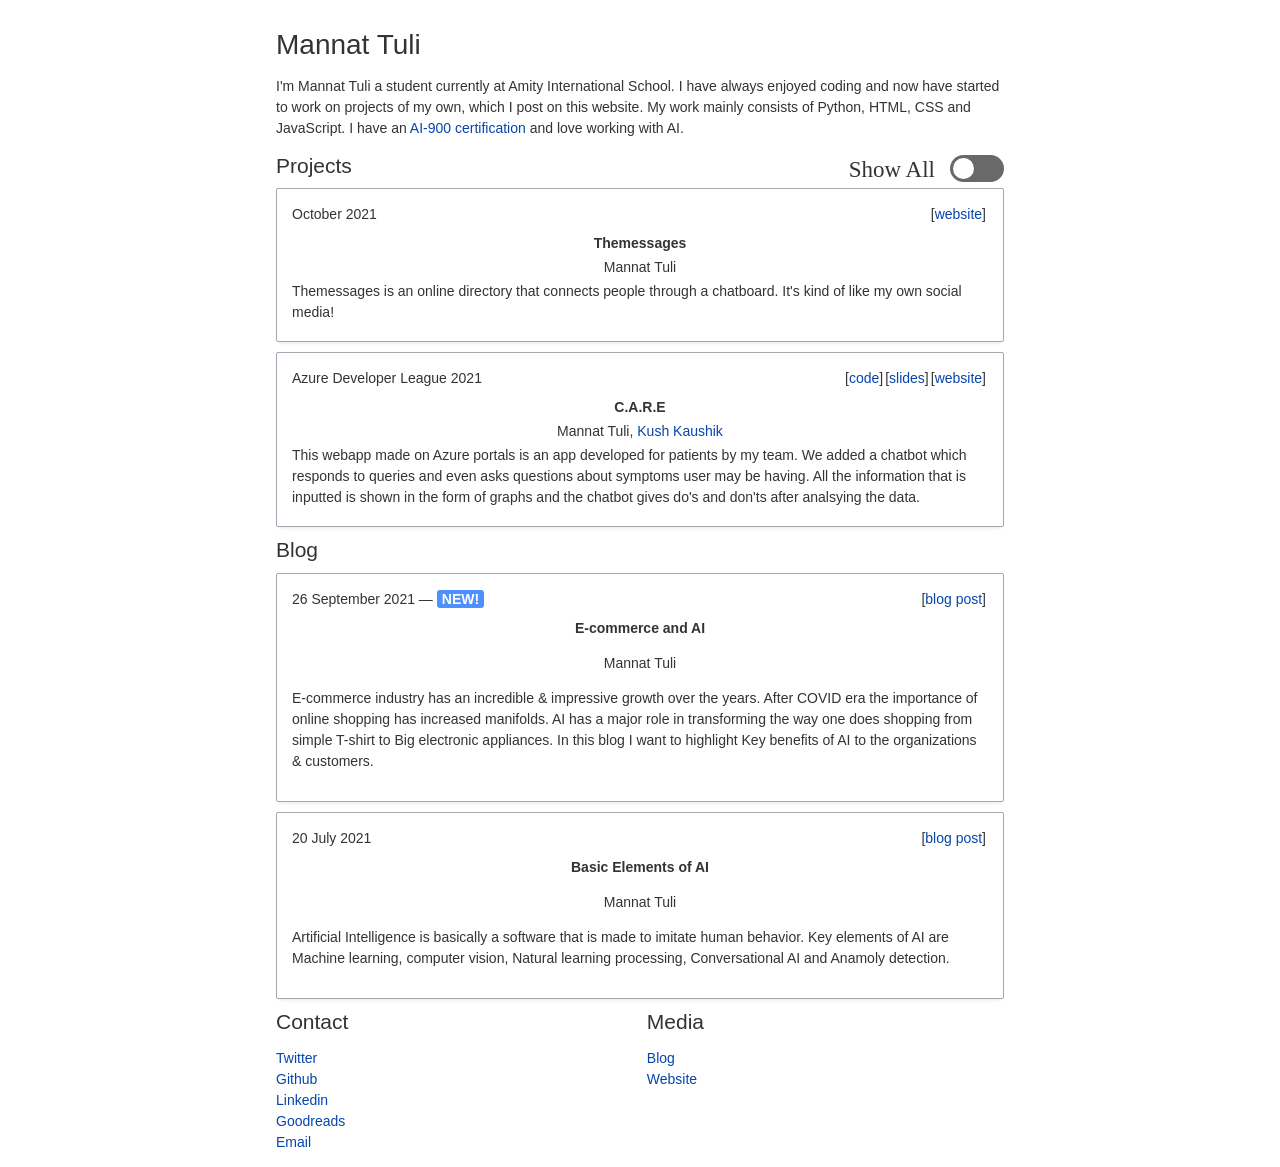
==== index.html @ 303e9be2 "first commit" ====
<!DOCTYPE html>
<html lang="en">
  <head>
    <meta charset="UTF-8" />
    <meta name="viewport" content="width=device-width, initial-scale=1.0" />

    <title>Mannat Tuli</title>
    <link rel="stylesheet" href="index.css" />
  </head>
  <body>
    <main>
      <h1>Mannat Tuli</h1>
      <p>
        I'm Mannat Tuli a student currently at Amity International School. I
        have always enjoyed coding and now have started to work on projects of
        my own, which I post on this website. My work mainly consists of Python,
        HTML, CSS and JavaScript. I have an
        <a
          href="https://www.linkedin.com/feed/update/urn:li:activity:6797586353921036288/"
          class="textlinks"
          target="_blank"
          >AI-900 certification
        </a>
        and love working with AI.
      </p>

      <h2>
        Projects
        <input
          type="checkbox"
          id="switch"
          class="checkbox"
          onclick="unHide()"
        />
        <label for="switch" class="toggle dot faw" style="cursor: pointer">
        </label
        ><span class="fa-text">Show All</span>
      </h2>
      <!--themessages-->
      <div class="toggle-item">
        <div class="project">
          <span class="project-head"> October 2021 </span>
          <span class="project-files">
            [<a href="https://themessages.herokuapp.com/">website</a>]
          </span>
          <span class="project-title"><b>Themessages</b></span>
          <p class="project-author">Mannat Tuli</p>
          <p class="project-text">
            Themessages is an online directory that connects people through a
            chatboard. It's kind of like my own social media!
          </p>
        </div>
      </div>
      <!--AXIS-->
      <div id="hide" class="toggle-item hidden">
        <div class="project">
          <span class="project-head"> Intel AI Bootcamp 2021 </span>
          <span class="project-files">
            [<a
              href="https://docs.google.com/presentation/d/1V-AxQtYNoXitt_mNorr8jsyZGthuELDAEwuooSgzMlM/edit#slide=id.p"
              >slides</a
            >]
          </span>
          <span class="project-files">
            [<a href="https://github.com/mannattuli/AXIS">code</a>]
          </span>
          <span class="project-title"><b>AXIS</b></span>
          <p class="project-author">Mannat Tuli</p>
          <p class="project-text">
            An Ai chatbot for the students to easily make the decision of
            choosing a stream or finding a career they might want to
            pursue!Students nowadays do not have sufficient time to even think
            about their career options, this is why a user-friendly chatbot
            which saves time to determine their career choices can be helpful.
          </p>
        </div>
      </div>
      <!--CARE-->
      <div class="toggle-item">
        <div class="project">
          <span class="project-head"> Azure Developer League 2021 </span>
          <span class="project-files">
            [<a href="http://healthybot.azurewebsites.net/">website</a>]
          </span>
          <span class="project-files">
            [<a
              href="https://docs.google.com/presentation/d/1qj7WdGZTlzz6c_EBlQJUDJU5uRN11iWRCnZp_nz4OtI/edit?usp=sharing"
              >slides</a
            >]
          </span>
          <span class="project-files">
            [<a href="https://github.com/mannattuli/C.A.R.E">code</a>]
          </span>
          <span class="project-title"><b>C.A.R.E</b></span>
          <p class="project-author">
            Mannat Tuli,
            <a href="https://kushkaushik14.github.io">Kush Kaushik</a>
          </p>
          <p class="project-text">
            This webapp made on Azure portals is an app developed for patients
            by my team. We added a chatbot which responds to queries and even
            asks questions about symptoms user may be having. All the
            information that is inputted is shown in the form of graphs and the
            chatbot gives do's and don'ts after analsying the data.
          </p>
        </div>
      </div>
      <!--Chess-Puzzles-->
      <div id="hide" class="toggle-item hidden">
        <div class="project">
          <span class="project-head"> 2021 </span>
          <span class="project-files">
            [<a href="https://chess-puzzles.netlify.app/">website</a>]
          </span>
          <span class="project-files">
            [<a href="https://github.com/mannattuli/chess-puzzle">code</a>]
          </span>
          <span class="project-title"><b>Chess-Puzzles</b></span>
          <p class="project-author">Mannat Tuli</p>
          <p class="project-text">
            Game made on HTML and JavaScript for practicing chess with the help
            of puzzles. You are given a position of chess and have to find the
            best move. Added a solution button which slowly shows all the best
            moves in sequence.
          </p>
        </div>
      </div>
      <!--StoryBomb-->
      <div id="hide" class="toggle-item hidden">
        <div class="project">
          <span class="project-head"> 2021 </span>
          <span class="project-files">
            [<a href="https://storybomb.netlify.app/">website</a>]
          </span>
          <span class="project-files">
            [<a href="https://github.com/mannattuli/StoryBomb">code</a>]
          </span>
          <span class="project-title"><b>StoryBomb</b></span>
          <p class="project-author">Mannat Tuli</p>
          <p class="project-text">
            You will be offered a choice after every couple of paragraphs, you
            have to choose one and make your story! There are a lot of possible
            outcomes each not related to other so you can play this game a lot
            of times! Very easy , fun and interesting game to play, consisting
            of different genres like, sci fi, drama, and adventure.
          </p>
        </div>
      </div>

      <h2>Blog</h2>
      <!--Ecom-->
      <div class="blog-toggle">
        <div class="project">
          <span class="project-head">
            26 September 2021 — <span class="new">NEW!</span>
          </span>
          <span class="project-files">
            [<a rel="prefetch" href="/blog/e-commerce-and-ai.html">blog post</a
            >]
          </span>
          <span class="project-title"><b>E-commerce and AI</b></span>
          <p class="project-author">Mannat Tuli</p>
          <p class="project-text">
            E-commerce industry has an incredible & impressive growth over the
            years. After COVID era the importance of online shopping has
            increased manifolds. AI has a major role in transforming the way one
            does shopping from simple T-shirt to Big electronic appliances. In
            this blog I want to highlight Key benefits of AI to the
            organizations & customers.
          </p>
        </div>
      </div>
      <!--AI-->
      <div class="blog-toggle">
        <div class="project">
          <span class="project-head"> 20 July 2021 </span>
          <span class="project-files">
            [<a rel="prefetch" href="/blog/basic-elements-of-ai.html"
              >blog post</a
            >]
          </span>
          <span class="project-title"><b>Basic Elements of AI</b></span>
          <p class="project-author">Mannat Tuli</p>
          <p class="project-text">
            Artificial Intelligence is basically a software that is made to
            imitate human behavior. Key elements of AI are Machine learning,
            computer vision, Natural learning processing, Conversational AI and
            Anamoly detection.
          </p>
        </div>
      </div>

      <div class="contact">
        <h2>Contact</h2>
        <ul>
          <li>
            <a href="https://twitter.com/mannattuli">Twitter</a>
          </li>
          <li>
            <a href="https://github.com/mannattuli">Github</a>
          </li>
          <li>
            <a href="https://www.linkedin.com/in/mannattuli/">Linkedin</a>
          </li>
          <li>
            <a href="https://www.goodreads.com/user/show/137677761-mxnnxt">
              Goodreads
            </a>
          </li>
          <li>
            <a href="mailto:@yahoo.com">Email</a>
          </li>
        </ul>
      </div>

      <div class="media">
        <h2>Media</h2>
        <ul>
          <li>
            <a rel="prefetch" href="/blog/">Blog</a>
          </li>
          <li>
            <a href="https://mannattuli.netlify.app/">Website</a>
          </li>
        </ul>
      </div>
    </main>

    <script src="js/show-hide.js"></script>
  </body>
</html>
---- index.css ----
body {
  margin: 0;
  font-family: Roboto, -apple-system, BlinkMacSystemFont, Segoe UI, Oxygen,
    Ubuntu, Cantarell, Fira Sans, Droid Sans, Helvetica Neue, sans-serif;
  font-size: 14px;
  line-height: 1.5;
  color: #333;
}

h1,
h2 {
  margin: 0 0 0.5em 0;
  font-weight: 400;
  line-height: 1.2;
}

h1 {
  font-size: 2em;
}

a {
  text-decoration: none;
  color: #0645ad;
}

a:hover {
  text-decoration: underline;
  color: #0645ad;
}

main {
  position: relative;
  max-width: 56em;
  padding: 2em;
  margin: 0 auto;
  box-sizing: border-box;
}

.toggle-item {
  border: 1px solid #a2a9b1;
  padding: 15px;
  background-color: #ffffff;
  border-radius: 2px;
  margin-bottom: 10px;
  box-shadow: 0px 4px 4px -3px rgb(0 0 0 / 10%);
}

.blog-toggle {
  border: 1px solid #a2a9b1;
  padding: 15px;
  background-color: #ffffff;
  border-radius: 2px;
  margin-bottom: 10px;
  box-shadow: 0px 4px 4px -3px rgb(0 0 0 / 10%);
}

.project-head {
  position: relative;
  text-align: left;
}

.project-files {
  float: right;
  text-align: right;
  margin-right: 2px;
}

.project-title {
  hyphens: none;
  text-align: center;
  margin-top: 0.5rem;
  display: block;
  font-weight: 400;
  margin-bottom: 0px;
  clear: both;
}

.toggle-item p {
  margin-bottom: 3px;
  margin-top: 3px;
}

.project-author {
  text-align: center;
}

/*Toggle Animation*/
/* toggle in label designing */
.toggle {
  position: relative;
  display: inline-block;
  width: 50px;
  height: 23px;
  margin-top: 4px;
  background-color: rgb(105, 105, 105);
  border-radius: 30px;
  border: 2px solid transparent;
}

/* After slide changes */
.toggle:after {
  content: "";
  position: absolute;
  width: 21px;
  height: 21px;
  border-radius: 50%;
  background-color: rgb(255, 255, 255);
  top: 1px;
  left: 1px;
  transition: all 0.3s;
}

/* Checkbox checked effect */
.checkbox:checked + .toggle::after {
  left: 28px;
}

/* Checkbox checked toggle label bg color */
.checkbox:checked + .toggle {
  background-color: #4d90fe;
}

/* Checkbox vanished */
.checkbox {
  display: none;
}

.faw {
  float: right;
  cursor: pointer;
  margin-top: 2px;
}

.fa-text {
  font-size: 23px;
  margin-right: 15px;
  float: right;
  padding-top: 3px;
  position: relative;
  font-family: "Latin Modern Roman", "Latin Modern", Cardo, Garamond, serif;
  text-align: justify;
}

.new {
  font-weight: bold;
  /* background: #df2525; */
  /* background-color: #5a8bff; */
  background-color: #4d90fe;
  color: white;
  padding: 1px 5px;
  border-radius: 3px;
}

.contact {
  float: left;
}

.media {
  float: right;
  margin-right: 300px;
}

ul {
  list-style-type: none;
  padding: 0;
}

.blog-link {
  font-size: 1.3rem;
  line-height: 3rem;
}

.blog-link:visited {
  color: #0b0080;
}

.hidden {
  display: none;
}
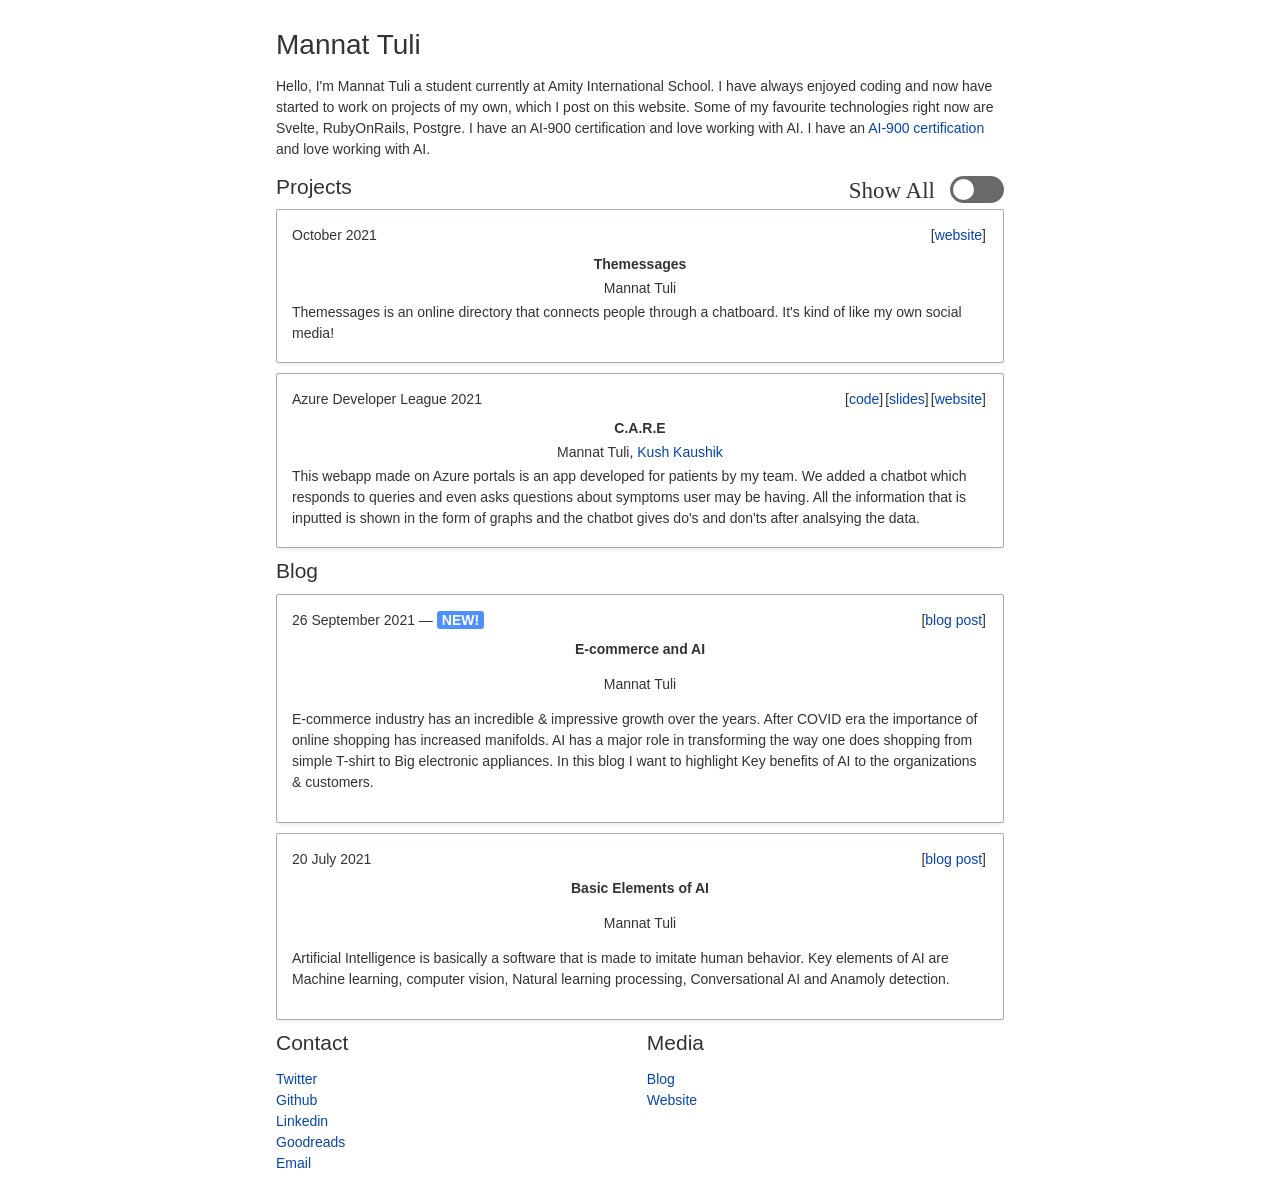
==== commit 950fdda4: "changing about" ====
--- a/index.html
+++ b/index.html
@@ -11,10 +11,7 @@
     <main>
       <h1>Mannat Tuli</h1>
       <p>
-        I'm Mannat Tuli a student currently at Amity International School. I
-        have always enjoyed coding and now have started to work on projects of
-        my own, which I post on this website. My work mainly consists of Python,
-        HTML, CSS and JavaScript. I have an
+        Hello, I'm Mannat Tuli a student currently at Amity International School. I have always enjoyed coding and now have started to work on projects of my own, which I post on this website. Some of my favourite technologies right now are Svelte, RubyOnRails, Postgre. I have an AI-900 certification and love working with AI. I have an
         <a
           href="https://www.linkedin.com/feed/update/urn:li:activity:6797586353921036288/"
           class="textlinks"
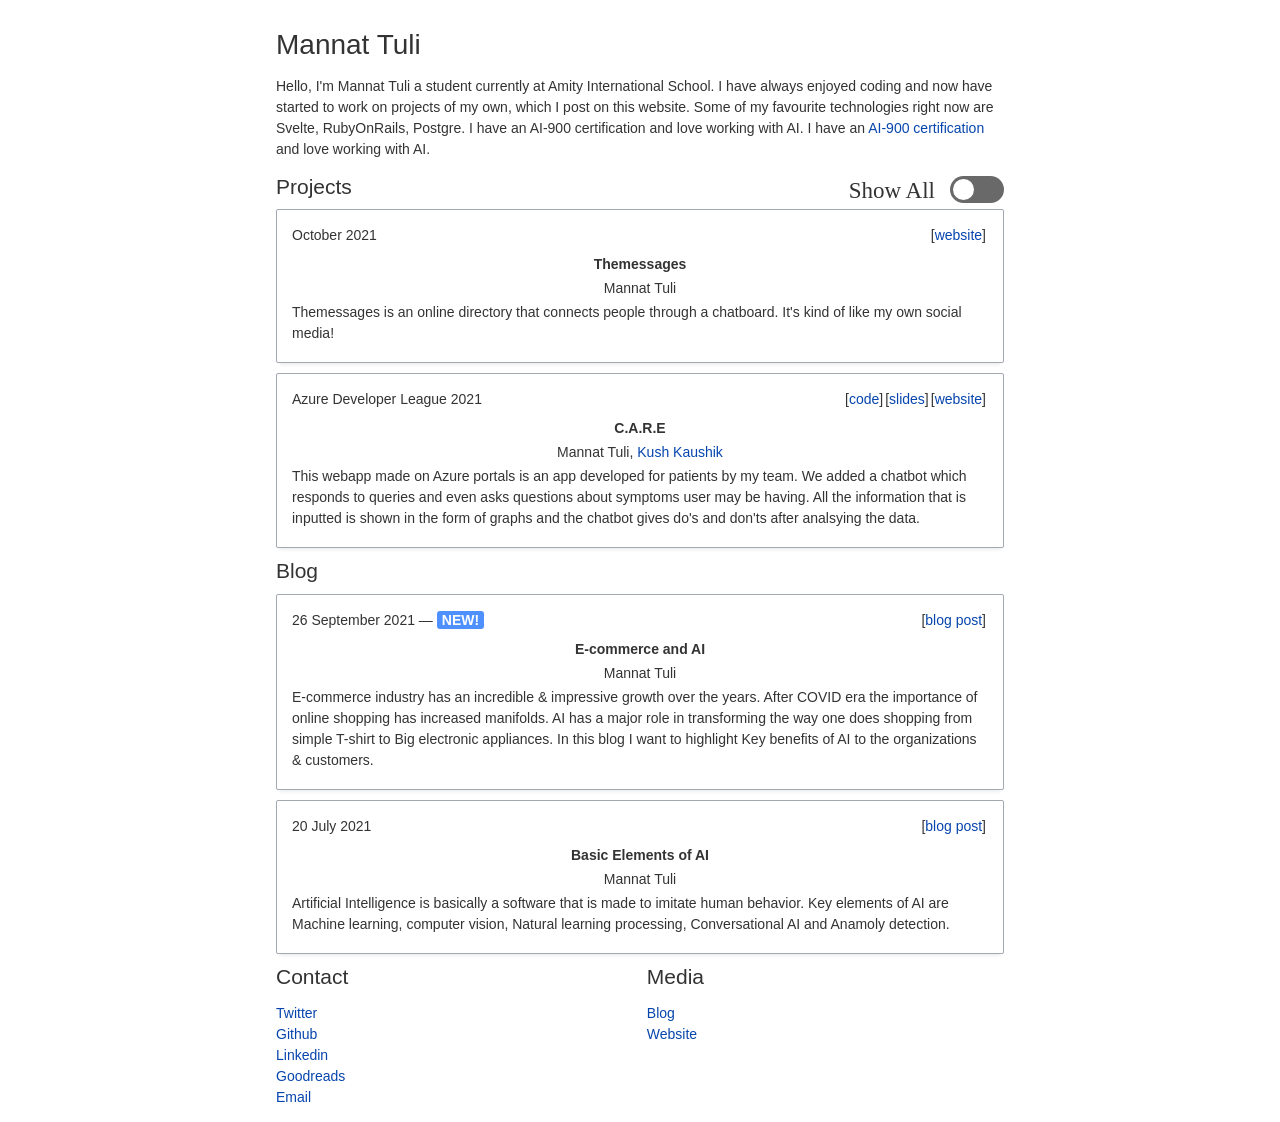
==== commit b7387f6c: "changin js" ====
--- a/index.html
+++ b/index.html
@@ -1,22 +1,32 @@
-<!DOCTYPE html>
+<!doctype html>
 <html lang="en">
   <head>
-    <meta charset="UTF-8" />
+    <meta charset=utf-8>
     <meta name="viewport" content="width=device-width, initial-scale=1.0" />
 
     <title>Mannat Tuli</title>
+    <meta content="Mannat Tuli" name=title> 
+    <meta content="Mannat Tuli" name=author> 
+    <meta content="Portfolio website of Mannat Tuli." name=description>
+
+    <meta content=website property=og:type> 
+    <meta content="Mannat Tuli" property=og:title> 
+    <meta content="Portfolio website of Mannat Tuli." property=og:description>
+
     <link rel="stylesheet" href="index.css" />
+    <link rel="shortcut icon" href="img/favicon.ico" type="image/x-icon" />
   </head>
   <body>
     <main>
       <h1>Mannat Tuli</h1>
       <p>
-        Hello, I'm Mannat Tuli a student currently at Amity International School. I have always enjoyed coding and now have started to work on projects of my own, which I post on this website. Some of my favourite technologies right now are Svelte, RubyOnRails, Postgre. I have an AI-900 certification and love working with AI. I have an
-        <a
-          href="https://www.linkedin.com/feed/update/urn:li:activity:6797586353921036288/"
-          class="textlinks"
-          target="_blank"
-          >AI-900 certification
+        Hello, I'm Mannat Tuli a student currently at Amity International
+        School. I have always enjoyed coding and now have started to work on
+        projects of my own, which I post on this website. Some of my favourite
+        technologies right now are Svelte, RubyOnRails, Postgre. I have an
+        AI-900 certification and love working with AI. I have an
+        <a href="https://www.linkedin.com/feed/update/urn:li:activity:6797586353921036288/">
+          AI-900 certification
         </a>
         and love working with AI.
       </p>
@@ -146,7 +156,7 @@
 
       <h2>Blog</h2>
       <!--Ecom-->
-      <div class="blog-toggle">
+      <div class="toggle-item">
         <div class="project">
           <span class="project-head">
             26 September 2021 — <span class="new">NEW!</span>
@@ -168,7 +178,7 @@
         </div>
       </div>
       <!--AI-->
-      <div class="blog-toggle">
+      <div class="toggle-item">
         <div class="project">
           <span class="project-head"> 20 July 2021 </span>
           <span class="project-files">
--- a/index.css
+++ b/index.css
@@ -37,15 +37,6 @@
 }
 
 .toggle-item {
-  border: 1px solid #a2a9b1;
-  padding: 15px;
-  background-color: #ffffff;
-  border-radius: 2px;
-  margin-bottom: 10px;
-  box-shadow: 0px 4px 4px -3px rgb(0 0 0 / 10%);
-}
-
-.blog-toggle {
   border: 1px solid #a2a9b1;
   padding: 15px;
   background-color: #ffffff;
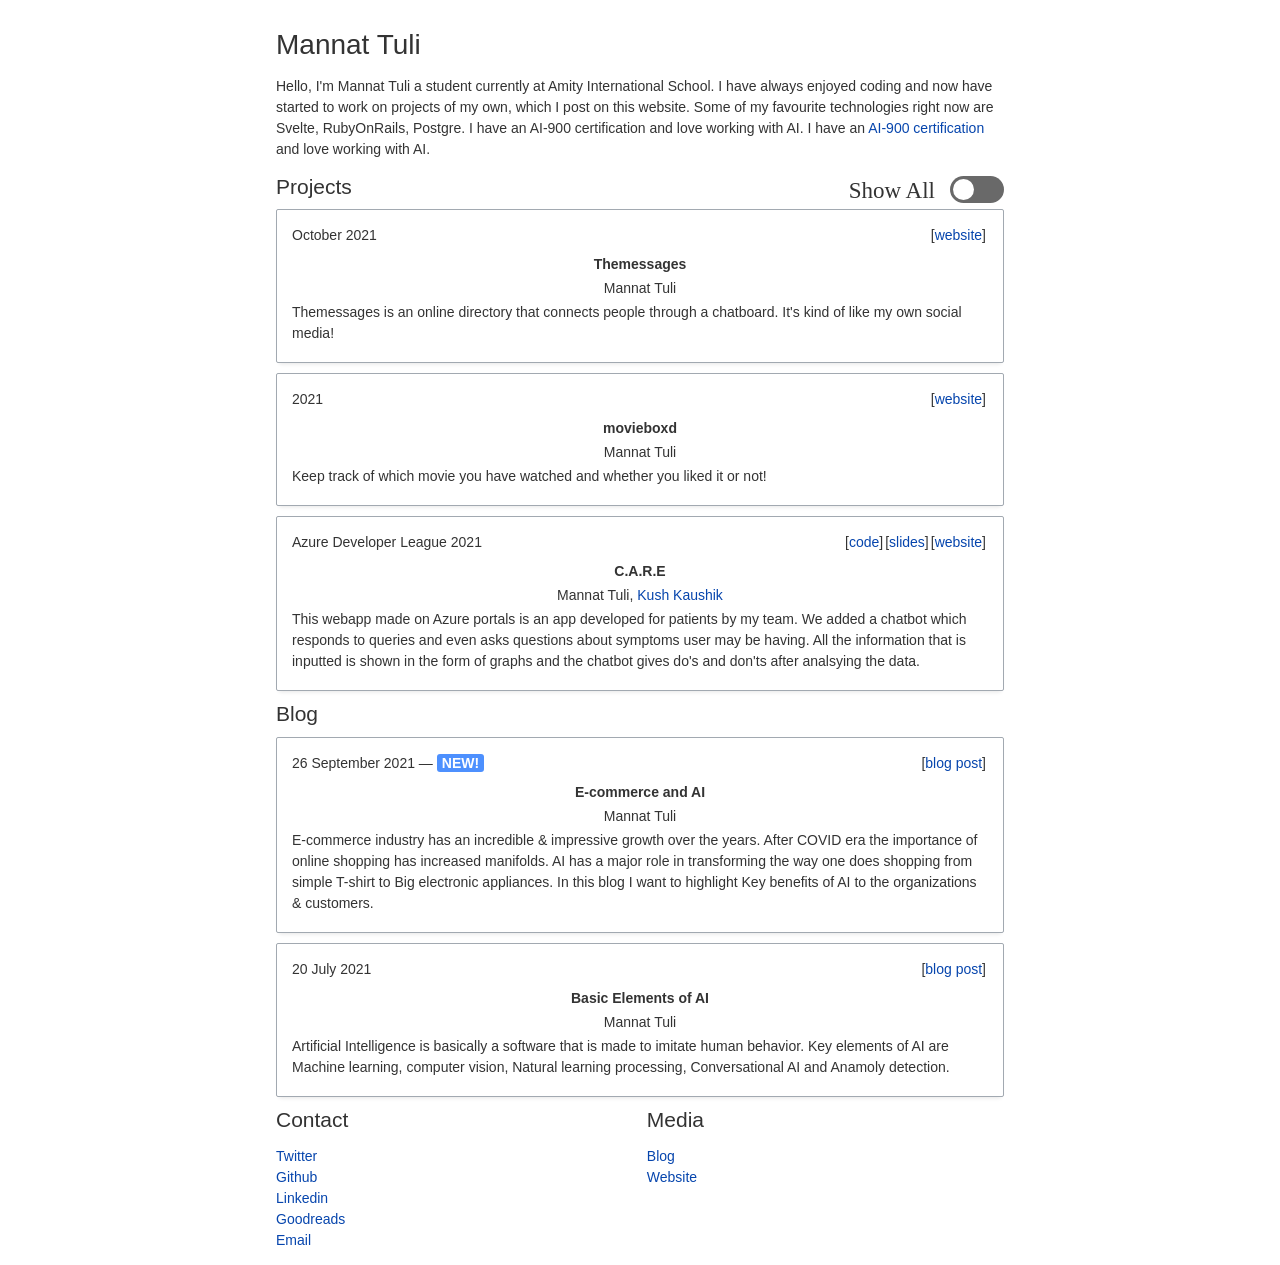
==== commit 9c13e29f: "adding moviedb" ====
--- a/index.html
+++ b/index.html
@@ -1,17 +1,20 @@
-<!doctype html>
+<!DOCTYPE html>
 <html lang="en">
   <head>
-    <meta charset=utf-8>
+    <meta charset="utf-8" />
     <meta name="viewport" content="width=device-width, initial-scale=1.0" />
 
     <title>Mannat Tuli</title>
-    <meta content="Mannat Tuli" name=title> 
-    <meta content="Mannat Tuli" name=author> 
-    <meta content="Portfolio website of Mannat Tuli." name=description>
-
-    <meta content=website property=og:type> 
-    <meta content="Mannat Tuli" property=og:title> 
-    <meta content="Portfolio website of Mannat Tuli." property=og:description>
+    <meta content="Mannat Tuli" name="title" />
+    <meta content="Mannat Tuli" name="author" />
+    <meta content="Portfolio website of Mannat Tuli." name="description" />
+
+    <meta content="website" property="og:type" />
+    <meta content="Mannat Tuli" property="og:title" />
+    <meta
+      content="Portfolio website of Mannat Tuli."
+      property="og:description"
+    />
 
     <link rel="stylesheet" href="index.css" />
     <link rel="shortcut icon" href="img/favicon.ico" type="image/x-icon" />
@@ -25,7 +28,9 @@
         projects of my own, which I post on this website. Some of my favourite
         technologies right now are Svelte, RubyOnRails, Postgre. I have an
         AI-900 certification and love working with AI. I have an
-        <a href="https://www.linkedin.com/feed/update/urn:li:activity:6797586353921036288/">
+        <a
+          href="https://www.linkedin.com/feed/update/urn:li:activity:6797586353921036288/"
+        >
           AI-900 certification
         </a>
         and love working with AI.
@@ -82,8 +87,23 @@
           </p>
         </div>
       </div>
+      <!--movieboxd-->
+      <div class="toggle-item">
+        <div class="project">
+          <span class="project-head">2021 </span>
+          <span class="project-files">
+            [<a href="https://movieboxd.herokuapp.com/">website</a>]
+          </span>
+          <span class="project-title"><b>movieboxd</b></span>
+          <p class="project-author">Mannat Tuli</p>
+          <p class="project-text">
+            Keep track of which movie you have watched and whether you liked it
+            or not!
+          </p>
+        </div>
+      </div>
       <!--CARE-->
-      <div class="toggle-item">
+      <div id="hide" class="toggle-item">
         <div class="project">
           <span class="project-head"> Azure Developer League 2021 </span>
           <span class="project-files">
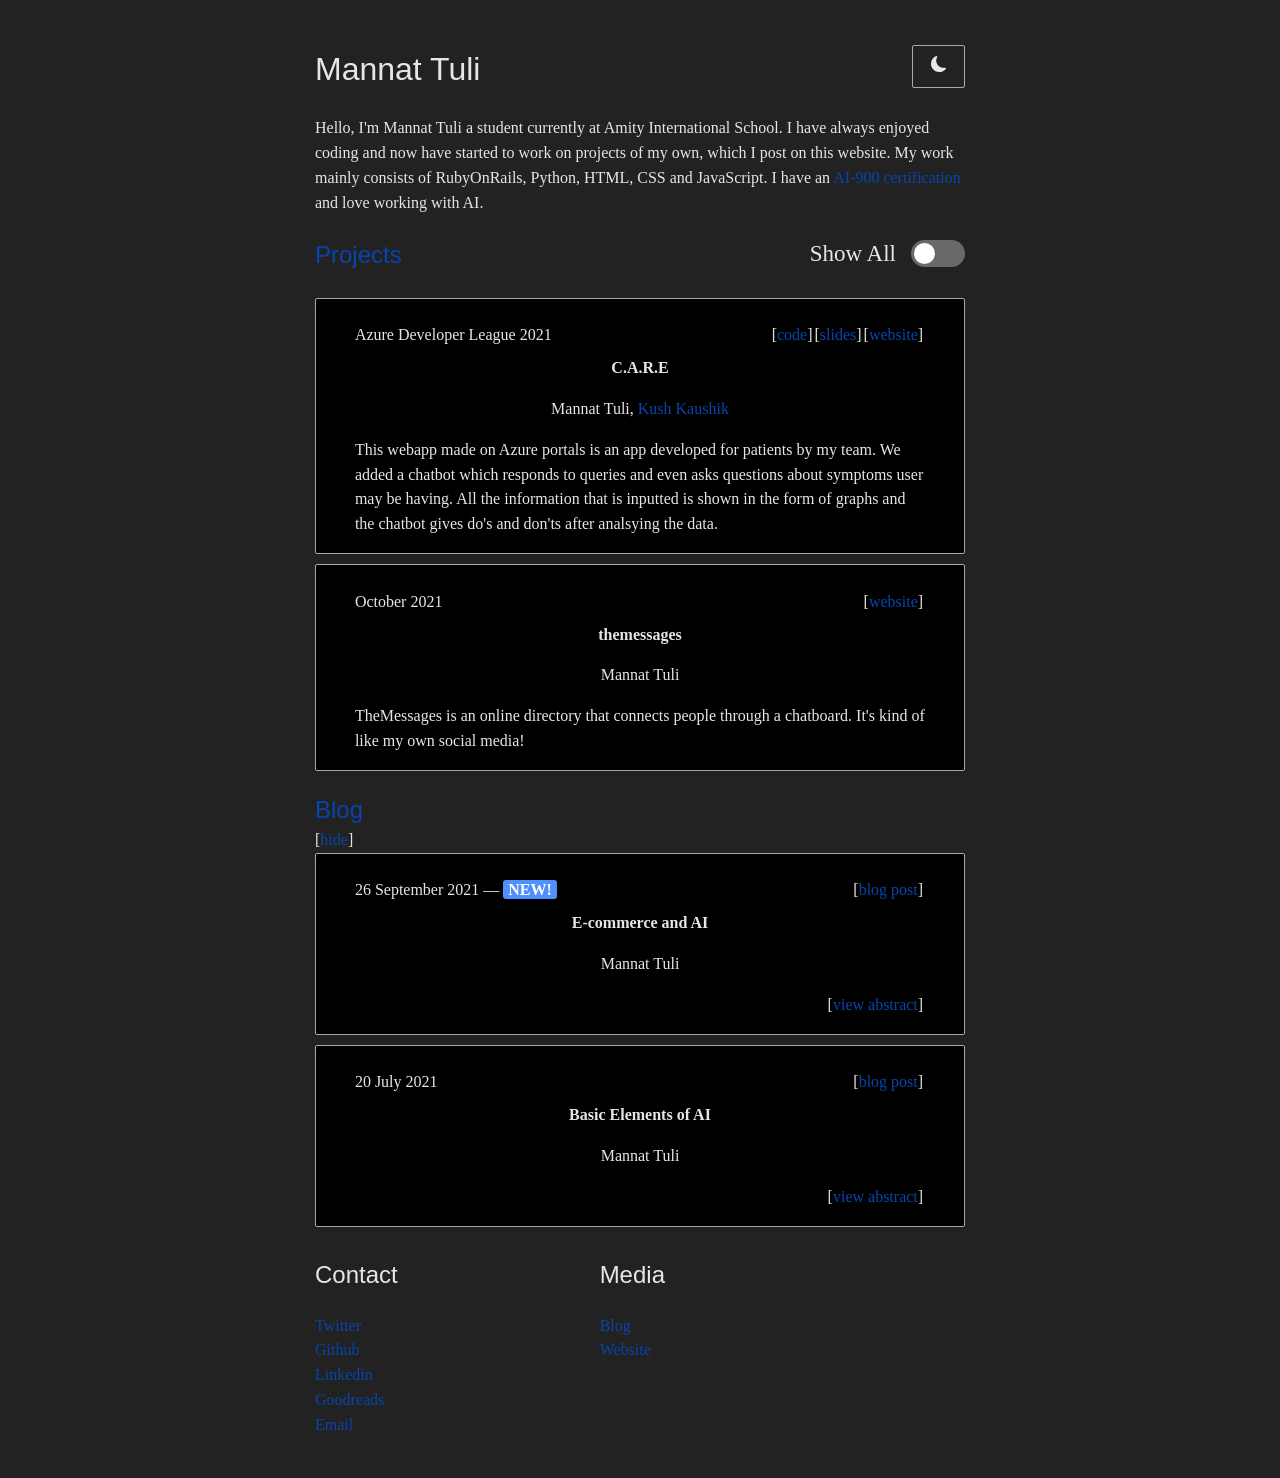
==== commit e61e1858: "epic commit" ====
--- a/index.html
+++ b/index.html
@@ -1,258 +1,238 @@
 <!DOCTYPE html>
 <html lang="en">
   <head>
-    <meta charset="utf-8" />
+    <meta charset="UTF-8" />
+    <meta http-equiv="X-UA-Compatible" content="IE=edge" />
     <meta name="viewport" content="width=device-width, initial-scale=1.0" />
-
+    <meta name="description" content="Mannat Tuli is a student currently studying the subjects Physics, Chemistry and Maths at Amity International School." /> 
+    <script src=
+    "https://cdnjs.cloudflare.com/ajax/libs/jquery/3.4.0/jquery.min.js">
+      </script>
+    <link rel="icon" type="image/x-icon" href="img/favicon.ico" />
+    <link rel="stylesheet" href="css/style.css" />
+  
     <title>Mannat Tuli</title>
-    <meta content="Mannat Tuli" name="title" />
-    <meta content="Mannat Tuli" name="author" />
-    <meta content="Portfolio website of Mannat Tuli." name="description" />
-
-    <meta content="website" property="og:type" />
-    <meta content="Mannat Tuli" property="og:title" />
-    <meta
-      content="Portfolio website of Mannat Tuli."
-      property="og:description"
-    />
-
-    <link rel="stylesheet" href="index.css" />
-    <link rel="shortcut icon" href="img/favicon.ico" type="image/x-icon" />
   </head>
   <body>
-    <main>
-      <h1>Mannat Tuli</h1>
-      <p>
-        Hello, I'm Mannat Tuli a student currently at Amity International
-        School. I have always enjoyed coding and now have started to work on
-        projects of my own, which I post on this website. Some of my favourite
-        technologies right now are Svelte, RubyOnRails, Postgre. I have an
-        AI-900 certification and love working with AI. I have an
-        <a
-          href="https://www.linkedin.com/feed/update/urn:li:activity:6797586353921036288/"
-        >
-          AI-900 certification
-        </a>
-        and love working with AI.
-      </p>
-
-      <h2>
-        Projects
-        <input
-          type="checkbox"
-          id="switch"
-          class="checkbox"
-          onclick="unHide()"
-        />
-        <label for="switch" class="toggle dot faw" style="cursor: pointer">
-        </label
-        ><span class="fa-text">Show All</span>
-      </h2>
-      <!--themessages-->
-      <div class="toggle-item">
-        <div class="project">
-          <span class="project-head"> October 2021 </span>
-          <span class="project-files">
-            [<a href="https://themessages.herokuapp.com/">website</a>]
-          </span>
-          <span class="project-title"><b>Themessages</b></span>
-          <p class="project-author">Mannat Tuli</p>
-          <p class="project-text">
-            Themessages is an online directory that connects people through a
-            chatboard. It's kind of like my own social media!
+
+	
+    <div class="color">
+      <div class="padded"> 
+          <div class="mode">	
+            <span class="change"><svg xmlns="http://www.w3.org/2000/svg" width="16" height="16" fill="currentColor" class="bi bi-sun-fill" viewBox="0 0 16 16">
+              <path d="M8 12a4 4 0 1 0 0-8 4 4 0 0 0 0 8zM8 0a.5.5 0 0 1 .5.5v2a.5.5 0 0 1-1 0v-2A.5.5 0 0 1 8 0zm0 13a.5.5 0 0 1 .5.5v2a.5.5 0 0 1-1 0v-2A.5.5 0 0 1 8 13zm8-5a.5.5 0 0 1-.5.5h-2a.5.5 0 0 1 0-1h2a.5.5 0 0 1 .5.5zM3 8a.5.5 0 0 1-.5.5h-2a.5.5 0 0 1 0-1h2A.5.5 0 0 1 3 8zm10.657-5.657a.5.5 0 0 1 0 .707l-1.414 1.415a.5.5 0 1 1-.707-.708l1.414-1.414a.5.5 0 0 1 .707 0zm-9.193 9.193a.5.5 0 0 1 0 .707L3.05 13.657a.5.5 0 0 1-.707-.707l1.414-1.414a.5.5 0 0 1 .707 0zm9.193 2.121a.5.5 0 0 1-.707 0l-1.414-1.414a.5.5 0 0 1 .707-.707l1.414 1.414a.5.5 0 0 1 0 .707zM4.464 4.465a.5.5 0 0 1-.707 0L2.343 3.05a.5.5 0 1 1 .707-.707l1.414 1.414a.5.5 0 0 1 0 .708z"/>
+            </svg>
+            </span>
+        </div>
+        <div class="color-box1 hidden">
+          <div class="project">
+
+        </div>
+        </div>
+        <p style="float: left">
+          <h1>Mannat Tuli</h1>
+          <p>
+            Hello, I'm Mannat Tuli a student currently at Amity International School. I
+            have always enjoyed coding and now have started to work on projects of
+            my own, which I post on this website. My work mainly consists of RubyOnRails, Python,
+            HTML, CSS and JavaScript. I have an
+            <a
+              href="https://www.linkedin.com/feed/update/urn:li:activity:6797586353921036288/"
+               title="AI-900 Certificate">AI-900 certification</a
+            >
+            and love working with AI.
           </p>
-        </div>
-      </div>
-      <!--AXIS-->
-      <div id="hide" class="toggle-item hidden">
-        <div class="project">
-          <span class="project-head"> Intel AI Bootcamp 2021 </span>
-          <span class="project-files">
-            [<a
-              href="https://docs.google.com/presentation/d/1V-AxQtYNoXitt_mNorr8jsyZGthuELDAEwuooSgzMlM/edit#slide=id.p"
-              >slides</a
-            >]
-          </span>
-          <span class="project-files">
-            [<a href="https://github.com/mannattuli/AXIS">code</a>]
-          </span>
-          <span class="project-title"><b>AXIS</b></span>
-          <p class="project-author">Mannat Tuli</p>
-          <p class="project-text">
-            An Ai chatbot for the students to easily make the decision of
-            choosing a stream or finding a career they might want to
-            pursue!Students nowadays do not have sufficient time to even think
-            about their career options, this is why a user-friendly chatbot
-            which saves time to determine their career choices can be helpful.
-          </p>
-        </div>
-      </div>
-      <!--movieboxd-->
-      <div class="toggle-item">
-        <div class="project">
-          <span class="project-head">2021 </span>
-          <span class="project-files">
-            [<a href="https://movieboxd.herokuapp.com/">website</a>]
-          </span>
-          <span class="project-title"><b>movieboxd</b></span>
-          <p class="project-author">Mannat Tuli</p>
-          <p class="project-text">
-            Keep track of which movie you have watched and whether you liked it
-            or not!
-          </p>
-        </div>
-      </div>
-      <!--CARE-->
-      <div id="hide" class="toggle-item">
-        <div class="project">
-          <span class="project-head"> Azure Developer League 2021 </span>
-          <span class="project-files">
-            [<a href="http://healthybot.azurewebsites.net/">website</a>]
-          </span>
-          <span class="project-files">
-            [<a
-              href="https://docs.google.com/presentation/d/1qj7WdGZTlzz6c_EBlQJUDJU5uRN11iWRCnZp_nz4OtI/edit?usp=sharing"
-              >slides</a
-            >]
-          </span>
-          <span class="project-files">
-            [<a href="https://github.com/mannattuli/C.A.R.E">code</a>]
-          </span>
-          <span class="project-title"><b>C.A.R.E</b></span>
-          <p class="project-author">
-            Mannat Tuli,
-            <a href="https://kushkaushik14.github.io">Kush Kaushik</a>
-          </p>
-          <p class="project-text">
-            This webapp made on Azure portals is an app developed for patients
-            by my team. We added a chatbot which responds to queries and even
-            asks questions about symptoms user may be having. All the
-            information that is inputted is shown in the form of graphs and the
-            chatbot gives do's and don'ts after analsying the data.
-          </p>
-        </div>
-      </div>
-      <!--Chess-Puzzles-->
-      <div id="hide" class="toggle-item hidden">
-        <div class="project">
-          <span class="project-head"> 2021 </span>
-          <span class="project-files">
-            [<a href="https://chess-puzzles.netlify.app/">website</a>]
-          </span>
-          <span class="project-files">
-            [<a href="https://github.com/mannattuli/chess-puzzle">code</a>]
-          </span>
-          <span class="project-title"><b>Chess-Puzzles</b></span>
-          <p class="project-author">Mannat Tuli</p>
-          <p class="project-text">
-            Game made on HTML and JavaScript for practicing chess with the help
-            of puzzles. You are given a position of chess and have to find the
-            best move. Added a solution button which slowly shows all the best
-            moves in sequence.
-          </p>
-        </div>
-      </div>
-      <!--StoryBomb-->
-      <div id="hide" class="toggle-item hidden">
-        <div class="project">
-          <span class="project-head"> 2021 </span>
-          <span class="project-files">
-            [<a href="https://storybomb.netlify.app/">website</a>]
-          </span>
-          <span class="project-files">
-            [<a href="https://github.com/mannattuli/StoryBomb">code</a>]
-          </span>
-          <span class="project-title"><b>StoryBomb</b></span>
-          <p class="project-author">Mannat Tuli</p>
-          <p class="project-text">
-            You will be offered a choice after every couple of paragraphs, you
-            have to choose one and make your story! There are a lot of possible
-            outcomes each not related to other so you can play this game a lot
-            of times! Very easy , fun and interesting game to play, consisting
-            of different genres like, sci fi, drama, and adventure.
-          </p>
-        </div>
-      </div>
-
-      <h2>Blog</h2>
-      <!--Ecom-->
-      <div class="toggle-item">
-        <div class="project">
-          <span class="project-head">
-            26 September 2021 — <span class="new">NEW!</span>
-          </span>
-          <span class="project-files">
-            [<a rel="prefetch" href="/blog/e-commerce-and-ai.html">blog post</a
-            >]
-          </span>
-          <span class="project-title"><b>E-commerce and AI</b></span>
-          <p class="project-author">Mannat Tuli</p>
-          <p class="project-text">
-            E-commerce industry has an incredible & impressive growth over the
-            years. After COVID era the importance of online shopping has
-            increased manifolds. AI has a major role in transforming the way one
-            does shopping from simple T-shirt to Big electronic appliances. In
-            this blog I want to highlight Key benefits of AI to the
-            organizations & customers.
-          </p>
-        </div>
-      </div>
-      <!--AI-->
-      <div class="toggle-item">
-        <div class="project">
-          <span class="project-head"> 20 July 2021 </span>
-          <span class="project-files">
-            [<a rel="prefetch" href="/blog/basic-elements-of-ai.html"
-              >blog post</a
-            >]
-          </span>
-          <span class="project-title"><b>Basic Elements of AI</b></span>
-          <p class="project-author">Mannat Tuli</p>
-          <p class="project-text">
-            Artificial Intelligence is basically a software that is made to
-            imitate human behavior. Key elements of AI are Machine learning,
-            computer vision, Natural learning processing, Conversational AI and
-            Anamoly detection.
-          </p>
-        </div>
-      </div>
-
-      <div class="contact">
-        <h2>Contact</h2>
-        <ul>
-          <li>
-            <a href="https://twitter.com/mannattuli">Twitter</a>
-          </li>
-          <li>
-            <a href="https://github.com/mannattuli">Github</a>
-          </li>
-          <li>
-            <a href="https://www.linkedin.com/in/mannattuli/">Linkedin</a>
-          </li>
-          <li>
-            <a href="https://www.goodreads.com/user/show/137677761-mxnnxt">
-              Goodreads
-            </a>
-          </li>
-          <li>
-            <a href="mailto:@yahoo.com">Email</a>
-          </li>
-        </ul>
-      </div>
-
-      <div class="media">
-        <h2>Media</h2>
-        <ul>
-          <li>
-            <a rel="prefetch" href="/blog/">Blog</a>
-          </li>
-          <li>
-            <a href="https://mannattuli.netlify.app/">Website</a>
-          </li>
-        </ul>
-      </div>
-    </main>
-
-    <script src="js/show-hide.js"></script>
+        </p>
+
+        <h2 style="margin-bottom: 0px;"><a href="/search">Projects</a>
+          <input type="checkbox" id="switch"
+          class="checkbox" />
+          <label for="switch" class="toggle dot faw" style="cursor: pointer;">
+  
+          </label><span class="fa-text">Show All</span>
+        </h2> 
+        <br>
+
+	          <!--StoryBomb-->
+            <div class="toggle-item hidden">
+              <br />
+              <div class="project">
+                <span class="project-head"> 2021 </span>
+              <span class="project-files">[<a href="https://storybomb.netlify.app/">website</a>]</span>
+              <span class="project-files">[<a href="https://github.com/mannattuli/StoryBomb">code</a>]</span>
+               <span class="project-title"><b>StoryBomb</b></span>
+               <p class="project-text">
+               <p class="project-author">Mannat Tuli</p>
+                        You will be offered a choice after every couple of paragraphs, you have to choose one and make your story! There are a lot of possible outcomes each not related to other so you can play this game a lot of times! Very easy , fun and interesting game to play, consisting of different genres like, sci fi, drama, and adventure.
+                </p>
+              </div>
+          </div>        
+        <!--AXIS-->
+        <div class="toggle-item hidden">
+          <br />
+          <div class="project">
+            <span class="project-head"> Intel AI Bootcamp 2021 </span>
+	    <span class="project-files">[<a href="https://docs.google.com/presentation/d/1V-AxQtYNoXitt_mNorr8jsyZGthuELDAEwuooSgzMlM/edit#slide=id.p">slides</a>]</span>
+            <span class="project-files">[<a href="https://github.com/mannattuli/AXIS">code</a>]</span>
+            <span class="project-title"><b>AXIS</b></span>
+            <p class="project-text">
+              <p class="project-author">Mannat Tuli</p>
+              An Ai chatbot for the students to easily make the decision of choosing a stream or finding a career they might want to pursue!Students nowadays do not have sufficient time to even think about their career options, this is why a user-friendly chatbot which saves time to determine their career choices can be helpful.
+            </p>
+          </div>
+        </div>
+
+                <!--Chess-Puzzles-->
+                <div class="toggle-item hidden">
+                  <br />
+                  <div class="project">
+                    <span class="project-head"> 2021 </span>
+                    <span class="project-files">[<a href="https://chess-puzzles.netlify.app/">website</a>]</span>
+                    <span class="project-files">[<a href="https://github.com/mannattuli/chess-puzzle">code</a>]</span>
+                    <span class="project-title"><b>Chess-Puzzles</b></span>
+                    <p class="project-text">
+                      <p class="project-author">Mannat Tuli</p>
+                      Game made on HTML and JavaScript for practicing chess with the help of puzzles. You are given a position of chess and have to find the best move. Added a solution button which slowly shows all the best moves in sequence.
+                    </p>
+                  </div>
+                </div>
+
+        <!--CARE-->
+        <div class="toggle-item">
+          <br />
+          <div class="project">
+            <span class="project-head"> Azure Developer League 2021 </span>
+            <span class="project-files">[<a href="http://healthybot.azurewebsites.net/">website</a>]</span>
+	    <span class="project-files">[<a href="https://docs.google.com/presentation/d/1qj7WdGZTlzz6c_EBlQJUDJU5uRN11iWRCnZp_nz4OtI/edit?usp=sharing">slides</a>]</span>
+            <span class="project-files">[<a href="https://github.com/mannattuli/C.A.R.E">code</a>]</span>
+            <span class="project-title"><b>C.A.R.E</b></span>
+            <p class="project-text">
+              <p class="project-author">Mannat Tuli, <a href="https://kushkaushik14.github.io">Kush Kaushik</a></p>
+              This webapp made on Azure portals is an app developed for patients by my team. We added a chatbot which responds to queries and even asks questions about symptoms user may be having. All the information that is inputted is shown in the form of graphs and the chatbot gives do's and don'ts after analsying the data.
+            </p>
+          </div>
+        </div>
+
+                <!--themessages-->
+                <div class="toggle-item">
+                  <br />
+                  <div class="project">
+                    <span class="project-head"> October 2021 </span>
+                    <span class="project-files">[<a href="https://themessages.herokuapp.com/">website</a>]</span>
+                    <span class="project-title"><b>themessages</b></span>
+                    <p class="project-text">
+                      <p class="project-author">Mannat Tuli</p>
+                      TheMessages is an online directory that connects people through a chatboard. It's kind of like my own social media!
+                    </p>
+                  </div>
+                </div>
+
+      <!--Blog -->
+        <h2 style="margin-bottom: 0px;"><a href="/search">Blog</a></h2> <div>[<a class="hide-blog" style="cursor: pointer;">hide</a>]</div>
+        
+        <div class="toggle-itemBlog white-item">
+          <br />
+          <div class="project">
+            <span class="project-head"> 26 September 2021 — <span class="new">NEW!</span> </span>
+            <span class="project-files">[<a href="/blog/ecom.html">blog post</a>]</span>
+            <span class="project-title"><b>E-commerce and AI</b></span>
+            
+              <p class="project-author">Mannat Tuli</p>
+              <p class="project-text hidden ecom-text">
+                E-commerce industry has an incredible & impressive growth over the years. After COVID era the importance of online shopping has increased manifolds. AI has a major role in transforming the way one does shopping from simple T-shirt to Big electronic appliances. In this blog I want to highlight Key benefits of AI to the organizations & customers.
+            </p>
+            <p>
+              <span class="project-files">[<a  class="abstract-ecom" style="cursor: pointer;">view abstract</a>]</span>
+              <br>
+            </p>
+          </div>
+        </div>
+
+        <script>
+          let abstractEcom = document.querySelector(".abstract-ecom");
+          let ecomText = document.querySelector(".ecom-text");
+
+          abstractEcom.addEventListener("click", function () {
+            ecomText.classList.toggle("hidden");
+            if (ecomText.classList.contains("hidden")){
+              abstractEcom.text ="view abstract"
+            }else {
+              abstractEcom.text = "hide abstract"
+            }
+          });
+
+        </script>
+
+        <!--AI-->
+
+        <div class="toggle-itemBlog white-item">
+          <br />
+          <div class="project">
+            <span class="project-head"> 20 July 2021 </span>
+            <span class="project-files">[<a href="/blog/ai.html">blog post</a>]</span>
+            <span class="project-title"><b>Basic Elements of AI</b></span>
+            
+              <p class="project-author">Mannat Tuli</p>
+              <p class="project-text hidden ai-text">
+              Artificial Intelligence is basically a software that is made to imitate human behavior. Key elements of AI are Machine learning, computer vision, Natural learning processing, Conversational AI and Anamoly detection.
+            </p>
+            <p>
+              <span class="project-files">[<a  class="abstract-ai" style="cursor: pointer;">view abstract</a>]</span>
+              <br>
+            </p>
+          </div>
+        </div>
+
+        <script>
+          let abstractAi = document.querySelector(".abstract-ai");
+          let aiText = document.querySelector(".ai-text");
+
+          abstractAi.addEventListener("click", function () {
+            aiText.classList.toggle("hidden");
+            if (aiText.classList.contains("hidden")){
+              abstractAi.text ="view abstract"
+            }else {
+              abstractAi.text = "hide abstract"
+            }
+          });
+
+        </script>
+
+        <div class="contact contact-left">
+          <h2>Contact</h2>
+          <ul>
+              <li>
+                  <a href="https://twitter.com/mannattuli">Twitter</a>
+              </li>
+              <li>
+                  <a href="https://github.com/mannattuli">Github</a>
+              </li>
+              <li>
+                  <a href="https://www.linkedin.com/in/mannattuli/">Linkedin</a>
+              </li>
+		          <li>
+                  <a href="https://www.goodreads.com/user/show/137677761-mxnnxt">Goodreads</a>
+              </li>
+              <li>
+                  <a href="mailto:@yahoo.com">Email</a>
+              </li>
+          </ul>
+          </div>
+
+          <div class="media-right">
+            <h2>Media</h2>
+            <ul>
+                <li>
+                    <a href="/blog.html">Blog</a>
+                </li>
+                <li>
+                  <a href="https://mannattuli.netlify.app/">Website</a>
+                </li>
+            </ul>
+            </div>
+          
+        </div>
+        
+        <script src="script.js"></script>
   </body>
 </html>
--- a/css/style.css
+++ b/css/style.css
@@ -0,0 +1,276 @@
+body {
+  font-size: 1rem;
+  font-weight: 300;
+  padding: 1rem 0.33rem;
+  line-height: 1.55;
+  max-width: 50em;
+  margin-left: auto;
+  margin-right: auto;
+  display: flex;
+  flex-flow: row wrap;
+  background: #fcfcfc;
+}
+
+h1 {
+  flex: 1 100%;
+  font-size: 2em;
+  font-family: sans-serif;
+  font-weight: 500;
+}
+
+h2 {
+  font-family: sans-serif;
+  font-weight: 500;
+}
+
+.padded {
+  margin: auto;
+  padding: 0 75px;
+  max-width: 900px;
+}
+
+a {
+  text-decoration: none;
+  color: #0645ad;
+}
+
+a:hover {
+  text-decoration: underline;
+  color: #0645ad;
+}
+
+.project {
+  padding: 0px 6% 0px 6%;
+}
+
+.project-author {
+  text-align: center;
+}
+
+.toggle-item {
+  border: 1px solid #a2a9b1;
+  background-color: #ffffff;
+  box-shadow: 0px 3px 2px -2px rgb(0 0 0 / 5%);
+  border-radius: 2px;
+  margin-bottom: 10px;
+
+  box-shadow: 0px 4px 4px -3px rgb(0 0 0 / 10%);
+}
+
+.project-head {
+  position: relative;
+  text-align: left;
+}
+
+.project-title {
+  hyphens: none;
+  text-align: center;
+  margin-top: 0.5rem;
+  display: block;
+  font-weight: 400;
+  margin-bottom: 0px;
+  clear: both;
+}
+
+.project-files {
+  float: right;
+  text-align: right;
+  margin-right: 2px;
+}
+
+.project-text {
+  /* border-top: 1px solid rgba(0,0,0,.1); */
+  margin-top: 0px;
+}
+
+ul {
+  list-style-type: none;
+  padding: 0;
+}
+
+.hidden {
+  display: none;
+}
+
+.hide {
+  cursor: pointer;
+  margin-bottom: 5px;
+  margin-top: 0px;
+}
+
+.blue {
+  background-color: #0645ad;
+  border-radius: 5px;
+  width: 20px;
+  height: 20px;
+}
+
+.green {
+  background-color: rgb(19, 160, 19);
+  border-radius: 5px;
+  width: 20px;
+  height: 20px;
+}
+
+.black {
+  background-color: rgb(0, 0, 0);
+  border-radius: 5px;
+  width: 20px;
+  height: 20px;
+}
+
+.blue-color {
+  color: blue;
+}
+
+.green-color {
+  color: green;
+}
+
+.blog-link {
+  font-size: 1.7rem;
+  line-height: 3rem;
+}
+
+.change {
+  display: block;
+  width: 700px;
+  font-size: 100%;
+  font-size: 1.2rem;
+  line-height: 1.6em;
+  font-weight: 400;
+  font-style: normal;
+  /* letter-spacing: 0; */
+  text-rendering: optimizeLegibility;
+  background: #fff;
+  text-align: justify;
+}
+
+.contact-left {
+  float: left;
+}
+
+.media-right {
+  float: right;
+  margin-right: 300px;
+}
+
+.mode {
+  float: right;
+}
+
+.change {
+  cursor: pointer;
+  border: 1px solid #a2a9b1;
+  border-radius: 2px;
+  width: 18px;
+  text-align: center;
+  padding: 5px;
+  /*position: fixed;*/
+  bottom: 0px;
+  float: right;
+}
+
+.darkItem {
+  background: black;
+}
+
+.dark-item11 {
+  background-color: black;
+}
+
+.dark {
+  background-color: #222;
+  color: #e6e6e6;
+}
+
+.change {
+  width: 41px;
+}
+
+.white-item {
+  background-color: #fff;
+}
+
+.toggle-itemBlog {
+  border: 1px solid #a2a9b1;
+  box-shadow: 0px 3px 2px -2px rgb(0 0 0 / 5%);
+  border-radius: 2px;
+  margin-bottom: 10px;
+  box-shadow: 0px 4px 4px -3px rgb(0 0 0 / 10%);
+}
+
+.new {
+  font-weight: bold;
+  /* background: #df2525; */
+  /* background-color: #5a8bff; */
+  background-color: #4d90fe;
+  color: white;
+  padding: 1px 5px;
+  border-radius: 3px;
+}
+
+.faw {
+  float: right;
+  cursor: pointer;
+  margin-top: 2px;
+}
+
+.fa-text {
+  font-size: 23px;
+  margin-right: 15px;
+  float: right;
+  /* border-top: 1px solid rgba(0,0,0,.1); */
+  position: relative;
+  font-family: "Latin Modern Roman", "Latin Modern", Cardo, Garamond, serif;
+  text-align: justify;
+}
+
+.show-off {
+  color: grey;
+}
+
+.show-on {
+  color: #4d90fe;
+}
+
+/*Toggle Animation*/
+/* toggle in label designing */
+.toggle {
+  position: relative;
+  display: inline-block;
+  width: 50px;
+  height: 23px;
+  margin-top: 4px;
+  background-color: rgb(105, 105, 105);
+  border-radius: 30px;
+  border: 2px solid transparent;
+}
+
+/* After slide changes */
+.toggle:after {
+  content: "";
+  position: absolute;
+  width: 21px;
+  height: 21px;
+  border-radius: 50%;
+  background-color: rgb(255, 255, 255);
+  top: 1px;
+  left: 1px;
+  transition: all 0.5s;
+}
+
+/* Checkbox checked effect */
+.checkbox:checked + .toggle::after {
+  left: 28px;
+}
+
+/* Checkbox checked toggle label bg color */
+.checkbox:checked + .toggle {
+  background-color: #4d90fe;
+}
+
+/* Checkbox vanished */
+.checkbox {
+  display: none;
+}
